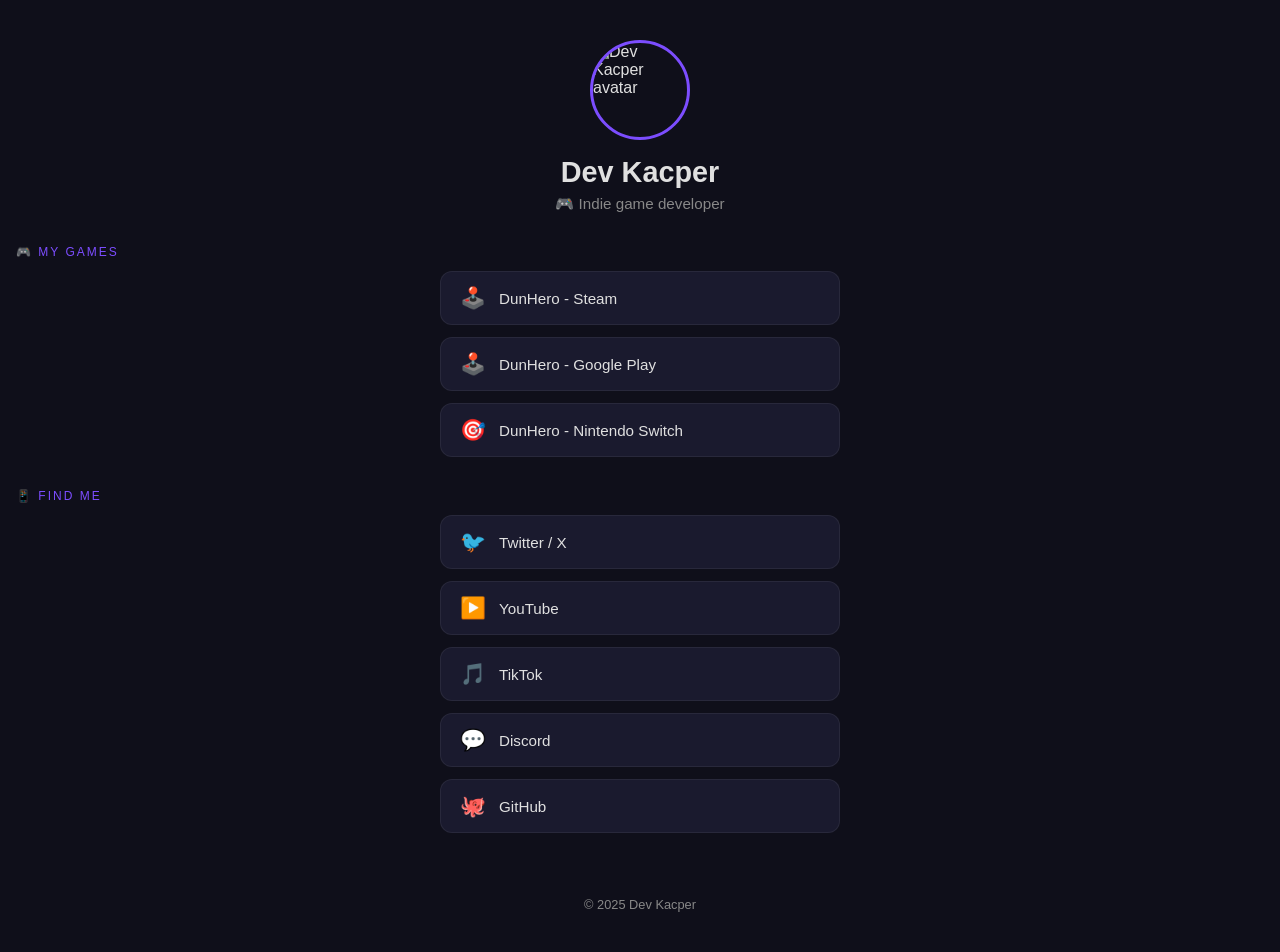
==== index.html @ 2ea13fb9 "Add initial HTML structure for Dev Kacper's page" ====
<!DOCTYPE html>
<html lang="en">
<head>
  <meta charset="UTF-8" />
  <meta name="viewport" content="width=device-width, initial-scale=1.0" />
  <title>Dev Kacper</title>
  <style>
    /* ========== COLORS — change here to restyle the whole page ========== */
    :root {
      --bg-color: #0f0f1a;
      --card-color: #1a1a2e;
      --accent-color: #7c4dff;
      --text-color: #e0e0e0;
      --muted-color: #888;
    }

    * { margin: 0; padding: 0; box-sizing: border-box; }

    body {
      background-color: var(--bg-color);
      color: var(--text-color);
      font-family: 'Segoe UI', sans-serif;
      display: flex;
      flex-direction: column;
      align-items: center;
      min-height: 100vh;
      padding: 40px 16px;
    }

    /* ========== AVATAR ========== */
    .avatar {
      width: 100px;
      height: 100px;
      border-radius: 50%;
      border: 3px solid var(--accent-color);
      margin-bottom: 16px;
      object-fit: cover;
    }

    /* ========== HEADER ========== */
    h1 {
      font-size: 1.8rem;
      margin-bottom: 6px;
    }

    .bio {
      color: var(--muted-color);
      font-size: 0.95rem;
      margin-bottom: 32px;
      text-align: center;
      max-width: 320px;
    }

    /* ========== SECTION TITLES ========== */
    .section-title {
      font-size: 0.75rem;
      text-transform: uppercase;
      letter-spacing: 2px;
      color: var(--accent-color);
      margin-bottom: 12px;
      align-self: flex-start;
      width: 100%;
      max-width: 400px;
    }

    /* ========== LINKS ========== */
    .links {
      display: flex;
      flex-direction: column;
      gap: 12px;
      width: 100%;
      max-width: 400px;
      margin-bottom: 32px;
    }

    a.link-btn {
      display: flex;
      align-items: center;
      gap: 12px;
      background-color: var(--card-color);
      color: var(--text-color);
      text-decoration: none;
      padding: 14px 18px;
      border-radius: 12px;
      border: 1px solid #ffffff10;
      transition: transform 0.15s, border-color 0.15s;
      font-size: 0.95rem;
    }

    a.link-btn:hover {
      transform: translateY(-2px);
      border-color: var(--accent-color);
    }

    a.link-btn .icon {
      font-size: 1.3rem;
      width: 28px;
      text-align: center;
    }

    /* ========== FOOTER ========== */
    footer {
      margin-top: auto;
      padding-top: 32px;
      color: var(--muted-color);
      font-size: 0.8rem;
    }
  </style>
</head>
<body>

  <!-- ===================== AVATAR ===================== -->
  <!-- Replace src with a link to your own photo/avatar  -->
  <img
    class="avatar"
    src="https://avatars.githubusercontent.com/u/KacperGra"
    alt="Dev Kacper avatar"
  />

  <!-- ===================== HEADER ===================== -->
  <h1>Dev Kacper</h1>
  <p class="bio">🎮 Indie game developer</p>

  <!-- ===================== MY GAMES ===================== -->
  <p class="section-title">🎮 My Games</p>
  <div class="links">

    <!-- COPY this block to add another game -->
    <a class="link-btn" href="https://store.steampowered.com/app/2270210/DunHero/" target="_blank">
      <span class="icon">🕹️</span>
      <span>DunHero - Steam</span>
    </a>

    <a class="link-btn" href="https://play.google.com/store/apps/details?id=com.devkacper.dunhero" target="_blank">
      <span class="icon">🕹️</span>
      <span>DunHero - Google Play</span>
    </a>

    <!-- Example Steam link -->
    <a class="link-btn" href="https://www.nintendo.com/us/store/products/dunhero-switch/" target="_blank">
      <span class="icon">🎯</span>
      <span>DunHero - Nintendo Switch</span>
    </a>

  </div>

  <!-- ===================== SOCIALS ===================== -->
  <p class="section-title">📱 Find Me</p>
  <div class="links">

    <a class="link-btn" href="https://twitter.com/YOUR_HANDLE" target="_blank">
      <span class="icon">🐦</span>
      <span>Twitter / X</span>
    </a>

    <a class="link-btn" href="https://youtube.com/@YOUR_CHANNEL" target="_blank">
      <span class="icon">▶️</span>
      <span>YouTube</span>
    </a>

    <a class="link-btn" href="https://tiktok.com/@YOUR_HANDLE" target="_blank">
      <span class="icon">🎵</span>
      <span>TikTok</span>
    </a>

    <a class="link-btn" href="https://discord.gg/YOUR_SERVER" target="_blank">
      <span class="icon">💬</span>
      <span>Discord</span>
    </a>

    <a class="link-btn" href="https://github.com/KacperGra" target="_blank">
      <span class="icon">🐙</span>
      <span>GitHub</span>
    </a>

  </div>

  <footer>© 2025 Dev Kacper</footer>

</body>
</html>
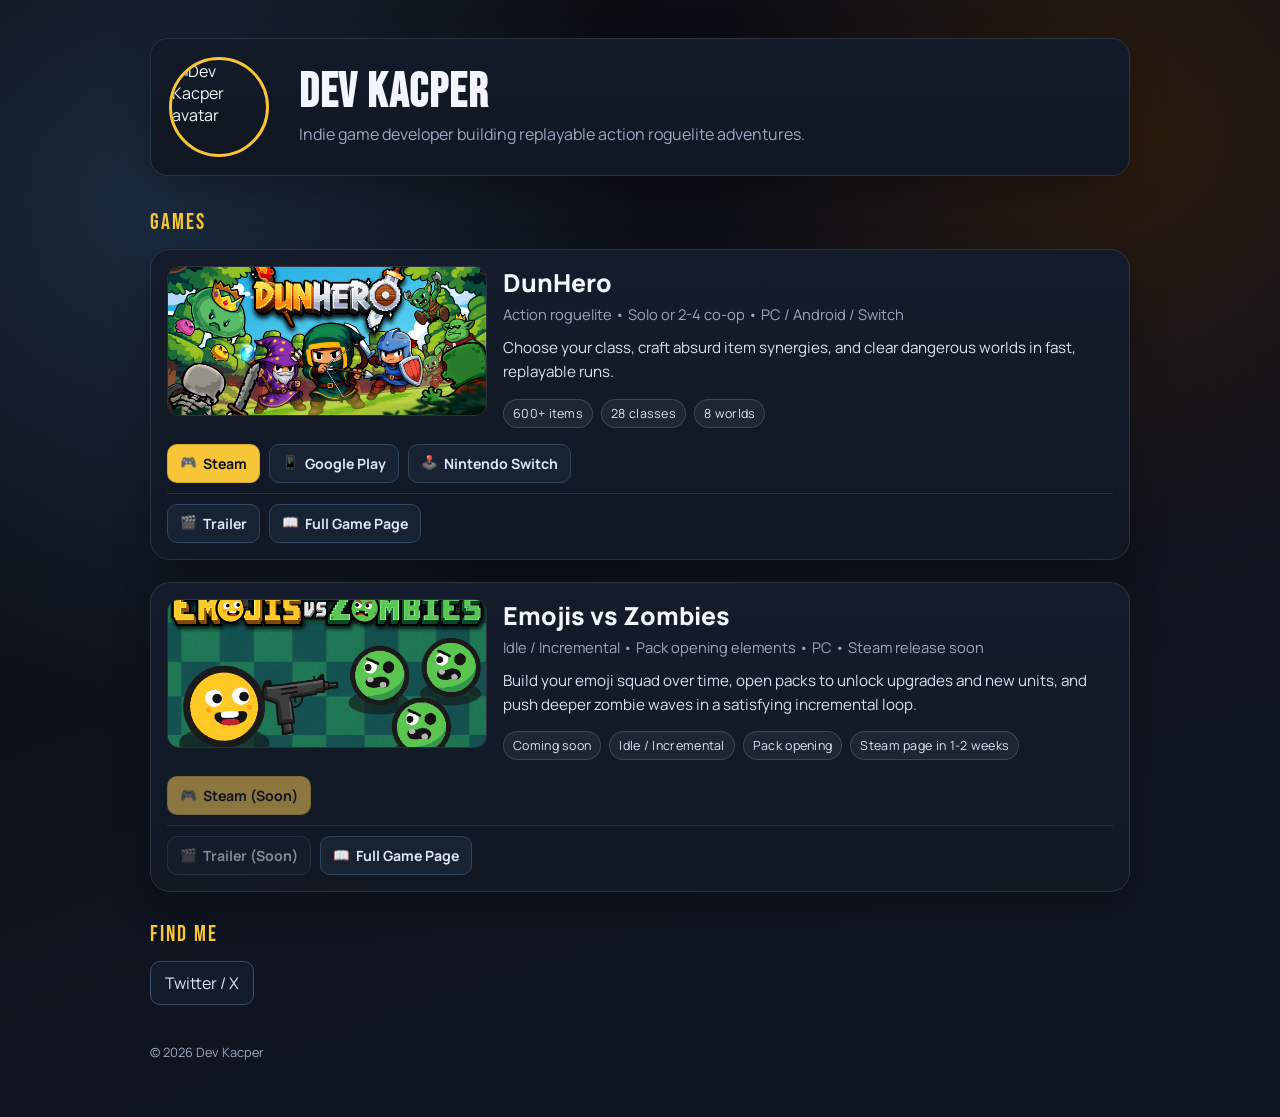
==== commit c3afa54c: "Updated page" ====
--- a/index.html
+++ b/index.html
@@ -4,178 +4,340 @@
   <meta charset="UTF-8" />
   <meta name="viewport" content="width=device-width, initial-scale=1.0" />
   <title>Dev Kacper</title>
+  <link rel="preconnect" href="https://fonts.googleapis.com" />
+  <link rel="preconnect" href="https://fonts.gstatic.com" crossorigin />
+  <link
+    href="https://fonts.googleapis.com/css2?family=Bebas+Neue&family=Manrope:wght@400;500;700;800&display=swap"
+    rel="stylesheet"
+  />
   <style>
-    /* ========== COLORS — change here to restyle the whole page ========== */
     :root {
-      --bg-color: #0f0f1a;
-      --card-color: #1a1a2e;
-      --accent-color: #7c4dff;
-      --text-color: #e0e0e0;
-      --muted-color: #888;
+      --bg-color: #090b0f;
+      --panel-color: #141923;
+      --panel-border: #2b3343;
+      --accent-color: #f8c537;
+      --accent-2-color: #67d7ff;
+      --text-color: #f2f5fb;
+      --muted-color: #9aa8bf;
+      --max-width: 980px;
     }
 
     * { margin: 0; padding: 0; box-sizing: border-box; }
 
     body {
-      background-color: var(--bg-color);
+      min-height: 100vh;
+      background:
+        radial-gradient(circle at 12% 18%, #1b2a3e 0, transparent 34%),
+        radial-gradient(circle at 88% 12%, #2b1a0d 0, transparent 28%),
+        linear-gradient(160deg, #090b0f 0%, #0f1420 65%, #0f1624 100%);
       color: var(--text-color);
-      font-family: 'Segoe UI', sans-serif;
-      display: flex;
-      flex-direction: column;
+      font-family: 'Manrope', sans-serif;
+      padding: 38px 16px 56px;
+    }
+
+    .page {
+      width: 100%;
+      max-width: var(--max-width);
+      margin: 0 auto;
+    }
+
+    .hero {
+      display: grid;
+      grid-template-columns: 110px 1fr;
+      gap: 20px;
       align-items: center;
-      min-height: 100vh;
-      padding: 40px 16px;
-    }
-
-    /* ========== AVATAR ========== */
+      margin-bottom: 34px;
+      padding: 18px;
+      border-radius: 18px;
+      border: 1px solid var(--panel-border);
+      background: linear-gradient(180deg, #121a28, #101722);
+      box-shadow: 0 14px 38px #00000044;
+    }
+
     .avatar {
       width: 100px;
       height: 100px;
       border-radius: 50%;
       border: 3px solid var(--accent-color);
-      margin-bottom: 16px;
       object-fit: cover;
     }
 
-    /* ========== HEADER ========== */
     h1 {
-      font-size: 1.8rem;
-      margin-bottom: 6px;
+      font-family: 'Bebas Neue', sans-serif;
+      letter-spacing: 1.5px;
+      font-size: 3rem;
+      line-height: 1;
     }
 
     .bio {
       color: var(--muted-color);
-      font-size: 0.95rem;
-      margin-bottom: 32px;
-      text-align: center;
-      max-width: 320px;
-    }
-
-    /* ========== SECTION TITLES ========== */
+      font-size: 1rem;
+      margin-top: 6px;
+    }
+
     .section-title {
-      font-size: 0.75rem;
+      font-family: 'Bebas Neue', sans-serif;
+      font-size: 1.35rem;
       text-transform: uppercase;
       letter-spacing: 2px;
       color: var(--accent-color);
-      margin-bottom: 12px;
-      align-self: flex-start;
+      margin-bottom: 14px;
+    }
+
+    .games-grid {
+      display: grid;
+      gap: 22px;
+    }
+
+    .game-card {
+      border: 1px solid var(--panel-border);
+      border-radius: 20px;
+      background: linear-gradient(180deg, #141b2a, #111824);
+      overflow: hidden;
+      box-shadow: 0 16px 38px #0000003d;
+    }
+
+    .game-head {
+      display: grid;
+      grid-template-columns: minmax(200px, 320px) 1fr;
+      gap: 16px;
+      padding: 16px;
+    }
+
+    .capsule {
       width: 100%;
-      max-width: 400px;
-    }
-
-    /* ========== LINKS ========== */
-    .links {
+      max-width: 100%;
+      border-radius: 12px;
+      border: 1px solid #ffffff1a;
+      display: block;
+      aspect-ratio: 460 / 215;
+      object-fit: cover;
+    }
+
+    .game-title {
+      font-size: 1.55rem;
+      font-weight: 800;
+    }
+
+    .game-meta {
+      color: var(--muted-color);
+      margin-top: 5px;
+      font-size: 0.92rem;
+    }
+
+    .game-desc {
+      margin-top: 12px;
+      color: #d8e0ef;
+      line-height: 1.6;
+      font-size: 0.95rem;
+    }
+
+    .tag-row {
+      margin-top: 14px;
       display: flex;
-      flex-direction: column;
-      gap: 12px;
-      width: 100%;
-      max-width: 400px;
-      margin-bottom: 32px;
-    }
-
-    a.link-btn {
+      flex-wrap: wrap;
+      gap: 8px;
+    }
+
+    .tag {
+      font-size: 0.78rem;
+      letter-spacing: 0.3px;
+      padding: 5px 9px;
+      border-radius: 999px;
+      border: 1px solid #ffffff24;
+      color: #dbe4f5;
+      background: #ffffff0e;
+    }
+
+    .actions {
+      padding: 0 16px 16px;
+      display: grid;
+      gap: 10px;
+    }
+
+    .action-group {
       display: flex;
+      flex-wrap: wrap;
+      gap: 9px;
+    }
+
+    .action-group.secondary {
+      padding-top: 10px;
+      border-top: 1px solid #ffffff1a;
+    }
+
+    .btn {
+      display: inline-flex;
       align-items: center;
-      gap: 12px;
-      background-color: var(--card-color);
-      color: var(--text-color);
+      gap: 6px;
       text-decoration: none;
-      padding: 14px 18px;
-      border-radius: 12px;
-      border: 1px solid #ffffff10;
-      transition: transform 0.15s, border-color 0.15s;
-      font-size: 0.95rem;
-    }
-
-    a.link-btn:hover {
-      transform: translateY(-2px);
-      border-color: var(--accent-color);
-    }
-
-    a.link-btn .icon {
-      font-size: 1.3rem;
-      width: 28px;
-      text-align: center;
-    }
-
-    /* ========== FOOTER ========== */
+      color: #0a1019;
+      background: var(--accent-color);
+      border: 1px solid #00000022;
+      border-radius: 10px;
+      padding: 9px 12px;
+      font-size: 0.88rem;
+      font-weight: 700;
+      transition: transform 0.16s ease, filter 0.16s ease;
+    }
+
+    .btn-icon {
+      font-size: 0.95em;
+      line-height: 1;
+    }
+
+    .btn:hover {
+      transform: translateY(-1px);
+      filter: brightness(1.05);
+    }
+
+    .btn.alt {
+      background: #172233;
+      border-color: #314761;
+      color: #dde7f9;
+    }
+
+    .btn.disabled {
+      opacity: 0.55;
+      pointer-events: none;
+      filter: grayscale(0.2);
+    }
+
+    .socials {
+      margin-top: 30px;
+    }
+
+    .social-link {
+      display: inline-block;
+      text-decoration: none;
+      color: #dbe6fb;
+      border: 1px solid #3e4f6a;
+      padding: 10px 14px;
+      border-radius: 10px;
+      background: #121c2a;
+      transition: border-color 0.16s ease;
+    }
+
+    .social-link:hover {
+      border-color: var(--accent-2-color);
+    }
+
     footer {
-      margin-top: auto;
-      padding-top: 32px;
+      margin-top: 38px;
       color: var(--muted-color);
       font-size: 0.8rem;
+    }
+
+    @media (max-width: 760px) {
+      .hero,
+      .game-head {
+        grid-template-columns: 1fr;
+      }
+
+      .avatar {
+        width: 88px;
+        height: 88px;
+      }
+
+      h1 {
+        font-size: 2.4rem;
+      }
+
     }
   </style>
 </head>
 <body>
-
-  <!-- ===================== AVATAR ===================== -->
-  <!-- Replace src with a link to your own photo/avatar  -->
-  <img
-    class="avatar"
-    src="https://avatars.githubusercontent.com/u/KacperGra"
-    alt="Dev Kacper avatar"
-  />
-
-  <!-- ===================== HEADER ===================== -->
-  <h1>Dev Kacper</h1>
-  <p class="bio">🎮 Indie game developer</p>
-
-  <!-- ===================== MY GAMES ===================== -->
-  <p class="section-title">🎮 My Games</p>
-  <div class="links">
-
-    <!-- COPY this block to add another game -->
-    <a class="link-btn" href="https://store.steampowered.com/app/2270210/DunHero/" target="_blank">
-      <span class="icon">🕹️</span>
-      <span>DunHero - Steam</span>
-    </a>
-
-    <a class="link-btn" href="https://play.google.com/store/apps/details?id=com.devkacper.dunhero" target="_blank">
-      <span class="icon">🕹️</span>
-      <span>DunHero - Google Play</span>
-    </a>
-
-    <!-- Example Steam link -->
-    <a class="link-btn" href="https://www.nintendo.com/us/store/products/dunhero-switch/" target="_blank">
-      <span class="icon">🎯</span>
-      <span>DunHero - Nintendo Switch</span>
-    </a>
-
-  </div>
-
-  <!-- ===================== SOCIALS ===================== -->
-  <p class="section-title">📱 Find Me</p>
-  <div class="links">
-
-    <a class="link-btn" href="https://twitter.com/YOUR_HANDLE" target="_blank">
-      <span class="icon">🐦</span>
-      <span>Twitter / X</span>
-    </a>
-
-    <a class="link-btn" href="https://youtube.com/@YOUR_CHANNEL" target="_blank">
-      <span class="icon">▶️</span>
-      <span>YouTube</span>
-    </a>
-
-    <a class="link-btn" href="https://tiktok.com/@YOUR_HANDLE" target="_blank">
-      <span class="icon">🎵</span>
-      <span>TikTok</span>
-    </a>
-
-    <a class="link-btn" href="https://discord.gg/YOUR_SERVER" target="_blank">
-      <span class="icon">💬</span>
-      <span>Discord</span>
-    </a>
-
-    <a class="link-btn" href="https://github.com/KacperGra" target="_blank">
-      <span class="icon">🐙</span>
-      <span>GitHub</span>
-    </a>
-
-  </div>
-
-  <footer>© 2025 Dev Kacper</footer>
-
+  <main class="page">
+    <section class="hero">
+      <img
+        class="avatar"
+        src="https://avatars.akamai.steamstatic.com/dae38f7715acb5664dd0cb9a8a3a60160b003501_full.jpg"
+        alt="Dev Kacper avatar"
+      />
+      <div>
+        <h1>Dev Kacper</h1>
+        <p class="bio">Indie game developer building replayable action roguelite adventures.</p>
+      </div>
+    </section>
+
+    <p class="section-title">Games</p>
+    <section class="games-grid" aria-label="Game showcase">
+      <article class="game-card" id="dunhero">
+        <div class="game-head">
+          <img
+            class="capsule"
+            src="assets/DunHero%20Capsule.png"
+            alt="DunHero capsule art"
+          />
+          <div>
+            <h2 class="game-title">DunHero</h2>
+            <p class="game-meta">Action roguelite • Solo or 2-4 co-op • PC / Android / Switch</p>
+            <p class="game-desc">
+              Choose your class, craft absurd item synergies, and clear dangerous worlds in fast,
+              replayable runs.
+            </p>
+            <div class="tag-row" aria-label="DunHero features">
+              <span class="tag">600+ items</span>
+              <span class="tag">28 classes</span>
+              <span class="tag">8 worlds</span>
+            </div>
+          </div>
+        </div>
+
+        <div class="actions">
+          <div class="action-group">
+            <a class="btn" href="https://store.steampowered.com/app/2270210/DunHero/" target="_blank" rel="noopener noreferrer"><span class="btn-icon">🎮</span>Steam</a>
+            <a class="btn alt" href="https://play.google.com/store/apps/details?id=com.devkacper.dunhero" target="_blank" rel="noopener noreferrer"><span class="btn-icon">📱</span>Google Play</a>
+            <a class="btn alt" href="https://www.nintendo.com/us/store/products/dunhero-switch/" target="_blank" rel="noopener noreferrer"><span class="btn-icon">🕹️</span>Nintendo Switch</a>
+          </div>
+          <div class="action-group secondary">
+            <a class="btn alt" href="https://www.youtube.com/watch?v=oqkQOFGefi4" target="_blank" rel="noopener noreferrer"><span class="btn-icon">🎬</span>Trailer</a>
+            <a class="btn alt" href="games/dunhero.html"><span class="btn-icon">📖</span>Full Game Page</a>
+          </div>
+        </div>
+      </article>
+
+      <article class="game-card" id="emojis-vs-zombies">
+        <div class="game-head">
+          <img
+            class="capsule"
+            src="assets/store_capsule_main.png"
+            alt="Emojis vs Zombies capsule art"
+          />
+          <div>
+            <h2 class="game-title">Emojis vs Zombies</h2>
+            <p class="game-meta">Idle / Incremental • Pack opening elements • PC • Steam release soon</p>
+            <p class="game-desc">
+              Build your emoji squad over time, open packs to unlock upgrades and new units,
+              and push deeper zombie waves in a satisfying incremental loop.
+            </p>
+            <div class="tag-row" aria-label="Emojis vs Zombies features">
+              <span class="tag">Coming soon</span>
+              <span class="tag">Idle / Incremental</span>
+              <span class="tag">Pack opening</span>
+              <span class="tag">Steam page in 1-2 weeks</span>
+            </div>
+          </div>
+        </div>
+
+        <div class="actions">
+          <div class="action-group">
+            <a class="btn disabled" href="#" aria-disabled="true"><span class="btn-icon">🎮</span>Steam (Soon)</a>
+          </div>
+          <div class="action-group secondary">
+            <a class="btn alt disabled" href="#" aria-disabled="true"><span class="btn-icon">🎬</span>Trailer (Soon)</a>
+            <a class="btn alt" href="games/emojis-vs-zombies.html"><span class="btn-icon">📖</span>Full Game Page</a>
+          </div>
+        </div>
+      </article>
+    </section>
+
+    <section class="socials" aria-label="Find me">
+      <p class="section-title">Find Me</p>
+      <a class="social-link" href="https://x.com/dev_kaacper" target="_blank" rel="noopener noreferrer">Twitter / X</a>
+    </section>
+
+    <footer>© 2026 Dev Kacper</footer>
+  </main>
 </body>
 </html>
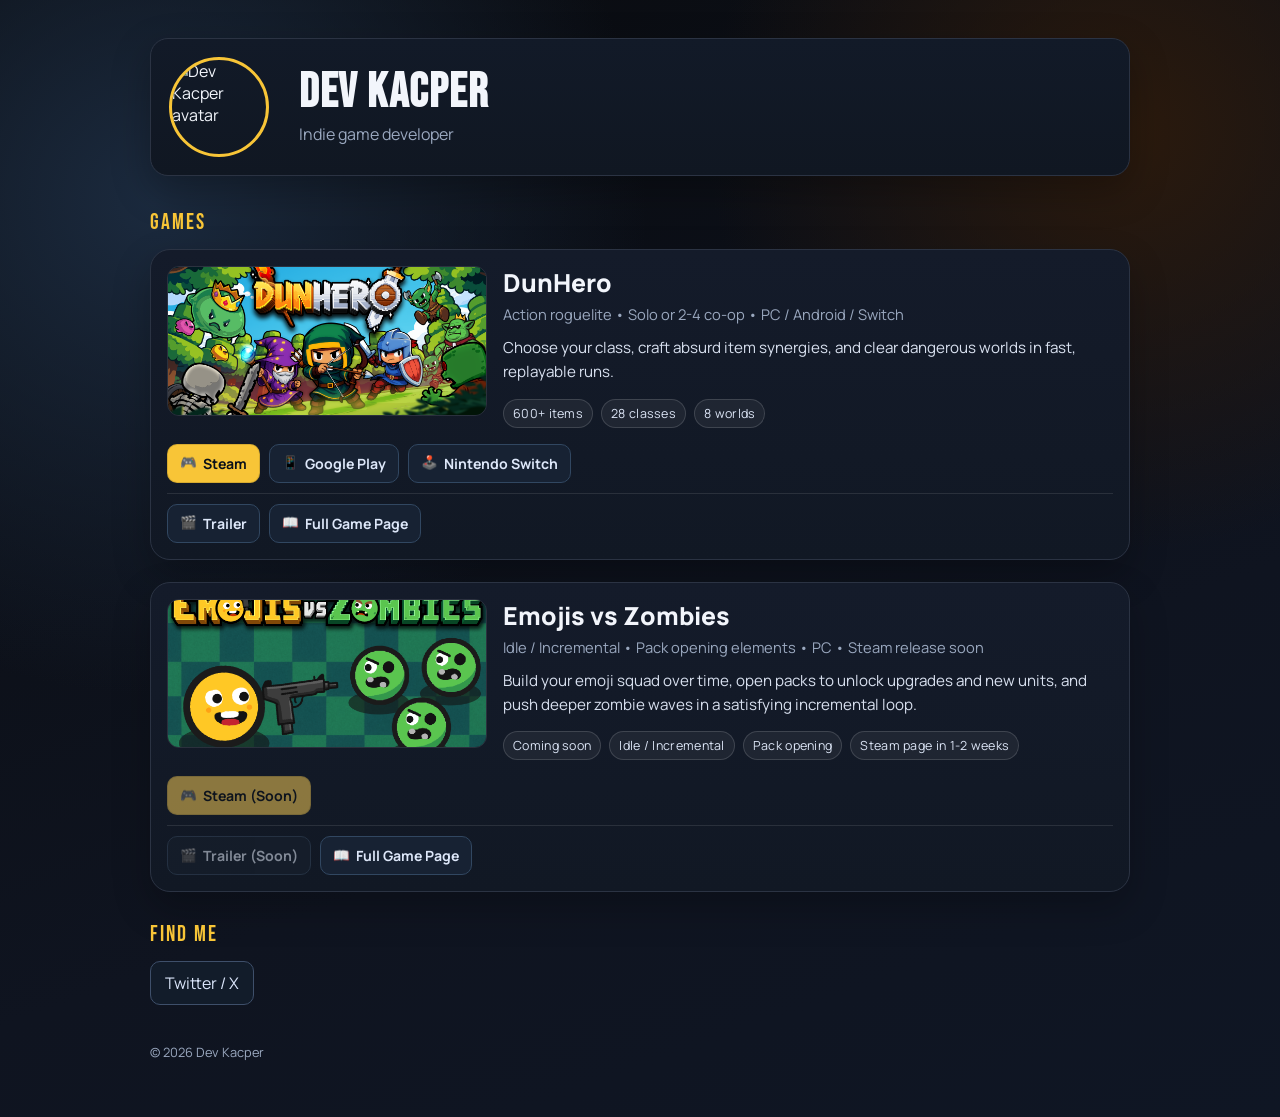
==== commit 86167b1d: "Update index.html" ====
--- a/index.html
+++ b/index.html
@@ -256,7 +256,7 @@
       />
       <div>
         <h1>Dev Kacper</h1>
-        <p class="bio">Indie game developer building replayable action roguelite adventures.</p>
+        <p class="bio">Indie game developer</p>
       </div>
     </section>
 
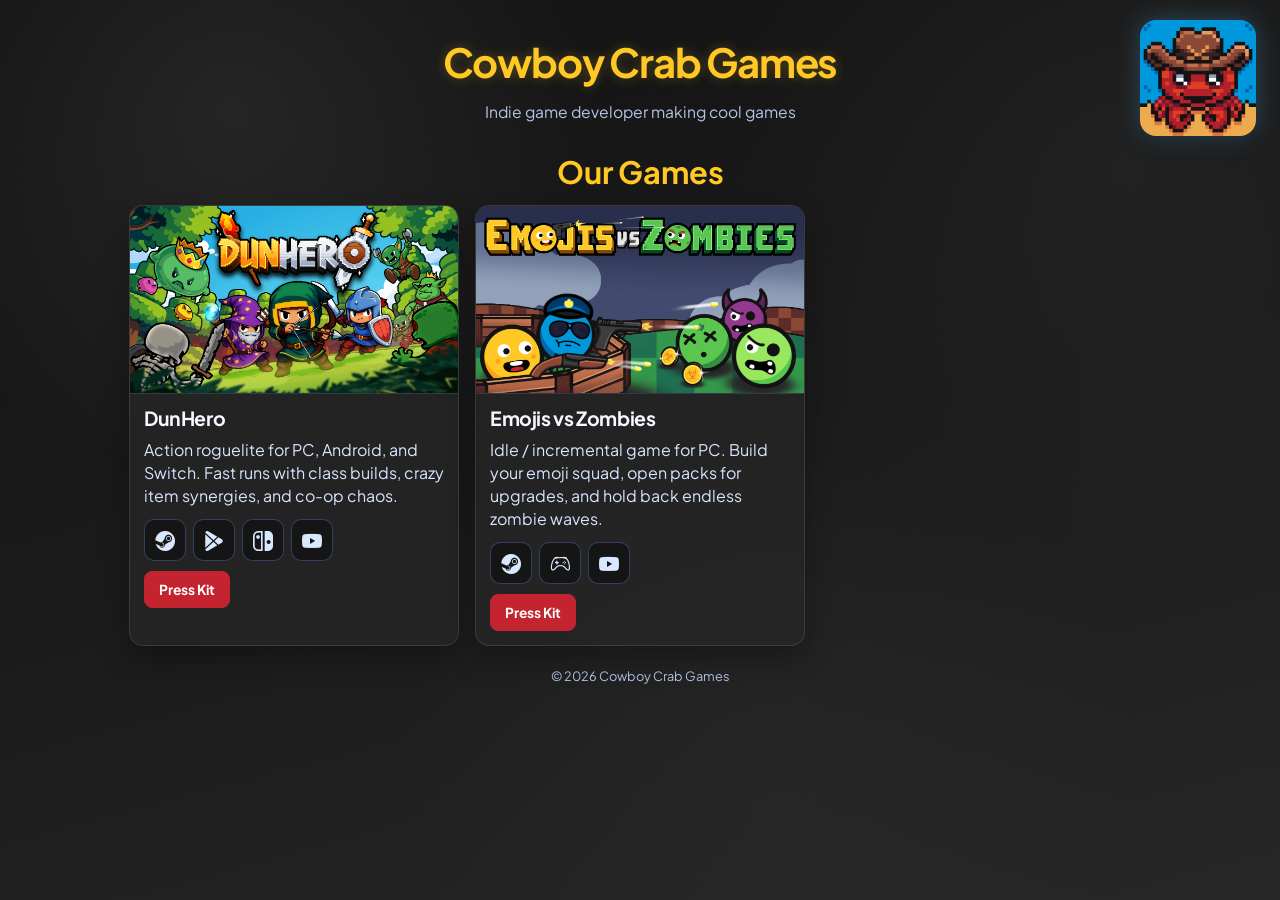
==== commit 7d3dec25: "Updated page" ====
--- a/index.html
+++ b/index.html
@@ -3,341 +3,90 @@
 <head>
   <meta charset="UTF-8" />
   <meta name="viewport" content="width=device-width, initial-scale=1.0" />
-  <title>Dev Kacper</title>
+  <title>Cowboy Crab Games</title>
   <link rel="preconnect" href="https://fonts.googleapis.com" />
   <link rel="preconnect" href="https://fonts.gstatic.com" crossorigin />
-  <link
-    href="https://fonts.googleapis.com/css2?family=Bebas+Neue&family=Manrope:wght@400;500;700;800&display=swap"
-    rel="stylesheet"
-  />
-  <style>
-    :root {
-      --bg-color: #090b0f;
-      --panel-color: #141923;
-      --panel-border: #2b3343;
-      --accent-color: #f8c537;
-      --accent-2-color: #67d7ff;
-      --text-color: #f2f5fb;
-      --muted-color: #9aa8bf;
-      --max-width: 980px;
-    }
-
-    * { margin: 0; padding: 0; box-sizing: border-box; }
-
-    body {
-      min-height: 100vh;
-      background:
-        radial-gradient(circle at 12% 18%, #1b2a3e 0, transparent 34%),
-        radial-gradient(circle at 88% 12%, #2b1a0d 0, transparent 28%),
-        linear-gradient(160deg, #090b0f 0%, #0f1420 65%, #0f1624 100%);
-      color: var(--text-color);
-      font-family: 'Manrope', sans-serif;
-      padding: 38px 16px 56px;
-    }
-
-    .page {
-      width: 100%;
-      max-width: var(--max-width);
-      margin: 0 auto;
-    }
-
-    .hero {
-      display: grid;
-      grid-template-columns: 110px 1fr;
-      gap: 20px;
-      align-items: center;
-      margin-bottom: 34px;
-      padding: 18px;
-      border-radius: 18px;
-      border: 1px solid var(--panel-border);
-      background: linear-gradient(180deg, #121a28, #101722);
-      box-shadow: 0 14px 38px #00000044;
-    }
-
-    .avatar {
-      width: 100px;
-      height: 100px;
-      border-radius: 50%;
-      border: 3px solid var(--accent-color);
-      object-fit: cover;
-    }
-
-    h1 {
-      font-family: 'Bebas Neue', sans-serif;
-      letter-spacing: 1.5px;
-      font-size: 3rem;
-      line-height: 1;
-    }
-
-    .bio {
-      color: var(--muted-color);
-      font-size: 1rem;
-      margin-top: 6px;
-    }
-
-    .section-title {
-      font-family: 'Bebas Neue', sans-serif;
-      font-size: 1.35rem;
-      text-transform: uppercase;
-      letter-spacing: 2px;
-      color: var(--accent-color);
-      margin-bottom: 14px;
-    }
-
-    .games-grid {
-      display: grid;
-      gap: 22px;
-    }
-
-    .game-card {
-      border: 1px solid var(--panel-border);
-      border-radius: 20px;
-      background: linear-gradient(180deg, #141b2a, #111824);
-      overflow: hidden;
-      box-shadow: 0 16px 38px #0000003d;
-    }
-
-    .game-head {
-      display: grid;
-      grid-template-columns: minmax(200px, 320px) 1fr;
-      gap: 16px;
-      padding: 16px;
-    }
-
-    .capsule {
-      width: 100%;
-      max-width: 100%;
-      border-radius: 12px;
-      border: 1px solid #ffffff1a;
-      display: block;
-      aspect-ratio: 460 / 215;
-      object-fit: cover;
-    }
-
-    .game-title {
-      font-size: 1.55rem;
-      font-weight: 800;
-    }
-
-    .game-meta {
-      color: var(--muted-color);
-      margin-top: 5px;
-      font-size: 0.92rem;
-    }
-
-    .game-desc {
-      margin-top: 12px;
-      color: #d8e0ef;
-      line-height: 1.6;
-      font-size: 0.95rem;
-    }
-
-    .tag-row {
-      margin-top: 14px;
-      display: flex;
-      flex-wrap: wrap;
-      gap: 8px;
-    }
-
-    .tag {
-      font-size: 0.78rem;
-      letter-spacing: 0.3px;
-      padding: 5px 9px;
-      border-radius: 999px;
-      border: 1px solid #ffffff24;
-      color: #dbe4f5;
-      background: #ffffff0e;
-    }
-
-    .actions {
-      padding: 0 16px 16px;
-      display: grid;
-      gap: 10px;
-    }
-
-    .action-group {
-      display: flex;
-      flex-wrap: wrap;
-      gap: 9px;
-    }
-
-    .action-group.secondary {
-      padding-top: 10px;
-      border-top: 1px solid #ffffff1a;
-    }
-
-    .btn {
-      display: inline-flex;
-      align-items: center;
-      gap: 6px;
-      text-decoration: none;
-      color: #0a1019;
-      background: var(--accent-color);
-      border: 1px solid #00000022;
-      border-radius: 10px;
-      padding: 9px 12px;
-      font-size: 0.88rem;
-      font-weight: 700;
-      transition: transform 0.16s ease, filter 0.16s ease;
-    }
-
-    .btn-icon {
-      font-size: 0.95em;
-      line-height: 1;
-    }
-
-    .btn:hover {
-      transform: translateY(-1px);
-      filter: brightness(1.05);
-    }
-
-    .btn.alt {
-      background: #172233;
-      border-color: #314761;
-      color: #dde7f9;
-    }
-
-    .btn.disabled {
-      opacity: 0.55;
-      pointer-events: none;
-      filter: grayscale(0.2);
-    }
-
-    .socials {
-      margin-top: 30px;
-    }
-
-    .social-link {
-      display: inline-block;
-      text-decoration: none;
-      color: #dbe6fb;
-      border: 1px solid #3e4f6a;
-      padding: 10px 14px;
-      border-radius: 10px;
-      background: #121c2a;
-      transition: border-color 0.16s ease;
-    }
-
-    .social-link:hover {
-      border-color: var(--accent-2-color);
-    }
-
-    footer {
-      margin-top: 38px;
-      color: var(--muted-color);
-      font-size: 0.8rem;
-    }
-
-    @media (max-width: 760px) {
-      .hero,
-      .game-head {
-        grid-template-columns: 1fr;
-      }
-
-      .avatar {
-        width: 88px;
-        height: 88px;
-      }
-
-      h1 {
-        font-size: 2.4rem;
-      }
-
-    }
-  </style>
+  <link href="https://fonts.googleapis.com/css2?family=Plus+Jakarta+Sans:wght@400;500;700;800&display=swap" rel="stylesheet" />
+  <link rel="stylesheet" href="https://cdn.jsdelivr.net/npm/bootstrap-icons@1.11.3/font/bootstrap-icons.min.css" />
+  <link rel="stylesheet" href="styles.css" />
 </head>
-<body>
+<body class="home">
+  <img class="studio-logo" src="assets/Cowboy%20Crab%20Games%20Logo.png" alt="Cowboy Crab Games logo" />
   <main class="page">
     <section class="hero">
-      <img
-        class="avatar"
-        src="https://avatars.akamai.steamstatic.com/dae38f7715acb5664dd0cb9a8a3a60160b003501_full.jpg"
-        alt="Dev Kacper avatar"
-      />
-      <div>
-        <h1>Dev Kacper</h1>
-        <p class="bio">Indie game developer</p>
-      </div>
+      <h1>Cowboy Crab Games</h1>
+      <p class="subtitle">
+        Indie game developer making cool games
+      </p>
     </section>
 
-    <p class="section-title">Games</p>
+    <h2 class="section-title">Our Games</h2>
     <section class="games-grid" aria-label="Game showcase">
       <article class="game-card" id="dunhero">
-        <div class="game-head">
-          <img
-            class="capsule"
-            src="assets/DunHero%20Capsule.png"
-            alt="DunHero capsule art"
-          />
-          <div>
-            <h2 class="game-title">DunHero</h2>
-            <p class="game-meta">Action roguelite • Solo or 2-4 co-op • PC / Android / Switch</p>
-            <p class="game-desc">
-              Choose your class, craft absurd item synergies, and clear dangerous worlds in fast,
-              replayable runs.
-            </p>
-            <div class="tag-row" aria-label="DunHero features">
-              <span class="tag">600+ items</span>
-              <span class="tag">28 classes</span>
-              <span class="tag">8 worlds</span>
+        <img class="capsule" src="assets/DunHero%20Capsule.png" alt="DunHero capsule art" />
+        <div class="card-content">
+          <div class="card-top">
+            <div>
+              <h3 class="game-title">DunHero</h3>
             </div>
           </div>
-        </div>
 
-        <div class="actions">
-          <div class="action-group">
-            <a class="btn" href="https://store.steampowered.com/app/2270210/DunHero/" target="_blank" rel="noopener noreferrer"><span class="btn-icon">🎮</span>Steam</a>
-            <a class="btn alt" href="https://play.google.com/store/apps/details?id=com.devkacper.dunhero" target="_blank" rel="noopener noreferrer"><span class="btn-icon">📱</span>Google Play</a>
-            <a class="btn alt" href="https://www.nintendo.com/us/store/products/dunhero-switch/" target="_blank" rel="noopener noreferrer"><span class="btn-icon">🕹️</span>Nintendo Switch</a>
+          <p class="game-desc">
+            Action roguelite for PC, Android, and Switch. Fast runs with class builds, crazy item
+            synergies, and co-op chaos.
+          </p>
+
+          <div class="platforms" aria-label="DunHero platforms">
+            <a class="platform-btn" href="https://store.steampowered.com/app/2270210/DunHero/" target="_blank" rel="noopener noreferrer" aria-label="Steam">
+              <i class="bi bi-steam"></i>
+            </a>
+            <a class="platform-btn" href="https://play.google.com/store/apps/details?id=com.devkacper.dunhero" target="_blank" rel="noopener noreferrer" aria-label="Google Play">
+              <i class="bi bi-google-play"></i>
+            </a>
+            <a class="platform-btn" href="https://www.nintendo.com/us/store/products/dunhero-switch/" target="_blank" rel="noopener noreferrer" aria-label="Nintendo Switch">
+              <i class="bi bi-nintendo-switch"></i>
+            </a>
+            <a class="platform-btn" href="https://www.youtube.com/watch?v=oqkQOFGefi4" target="_blank" rel="noopener noreferrer" aria-label="Trailer">
+              <i class="bi bi-youtube"></i>
+            </a>
           </div>
-          <div class="action-group secondary">
-            <a class="btn alt" href="https://www.youtube.com/watch?v=oqkQOFGefi4" target="_blank" rel="noopener noreferrer"><span class="btn-icon">🎬</span>Trailer</a>
-            <a class="btn alt" href="games/dunhero.html"><span class="btn-icon">📖</span>Full Game Page</a>
-          </div>
+
+          <a class="detail-link" href="games/dunhero.html">Press Kit</a>
         </div>
       </article>
 
       <article class="game-card" id="emojis-vs-zombies">
-        <div class="game-head">
-          <img
-            class="capsule"
-            src="assets/store_capsule_main.png"
-            alt="Emojis vs Zombies capsule art"
-          />
-          <div>
-            <h2 class="game-title">Emojis vs Zombies</h2>
-            <p class="game-meta">Idle / Incremental • Pack opening elements • PC • Steam release soon</p>
-            <p class="game-desc">
-              Build your emoji squad over time, open packs to unlock upgrades and new units,
-              and push deeper zombie waves in a satisfying incremental loop.
-            </p>
-            <div class="tag-row" aria-label="Emojis vs Zombies features">
-              <span class="tag">Coming soon</span>
-              <span class="tag">Idle / Incremental</span>
-              <span class="tag">Pack opening</span>
-              <span class="tag">Steam page in 1-2 weeks</span>
+        <img class="capsule" src="assets/Emojis vs Zombies Capcule.png" alt="Emojis vs Zombies capsule art" />
+        <div class="card-content">
+          <div class="card-top">
+            <div>
+              <h3 class="game-title">Emojis vs Zombies</h3>
             </div>
           </div>
-        </div>
 
-        <div class="actions">
-          <div class="action-group">
-            <a class="btn disabled" href="#" aria-disabled="true"><span class="btn-icon">🎮</span>Steam (Soon)</a>
+          <p class="game-desc">
+            Idle / incremental game for PC. Build your emoji squad, open packs for upgrades, and
+            hold back endless zombie waves.
+          </p>
+
+          <div class="platforms" aria-label="Emojis vs Zombies platforms">
+            <a class="platform-btn" href="https://store.steampowered.com/app/2422470/Emojis_vs_Zombies/" target="_blank" rel="noopener noreferrer" aria-label="Steam">
+              <i class="bi bi-steam"></i>
+            </a>
+            <a class="platform-btn" href="https://devkacper.itch.io/emojis-vs-zombies" target="_blank" rel="noopener noreferrer" aria-label="itch.io">
+              <i class="bi bi-controller"></i>
+            </a>
+            <a class="platform-btn" href="https://www.youtube.com/watch?v=VahFH-tuUCM" target="_blank" rel="noopener noreferrer" aria-label="Trailer">
+              <i class="bi bi-youtube"></i>
+            </a>
           </div>
-          <div class="action-group secondary">
-            <a class="btn alt disabled" href="#" aria-disabled="true"><span class="btn-icon">🎬</span>Trailer (Soon)</a>
-            <a class="btn alt" href="games/emojis-vs-zombies.html"><span class="btn-icon">📖</span>Full Game Page</a>
-          </div>
+
+          <a class="detail-link" href="games/emojis-vs-zombies.html">Press Kit</a>
         </div>
       </article>
     </section>
 
-    <section class="socials" aria-label="Find me">
-      <p class="section-title">Find Me</p>
-      <a class="social-link" href="https://x.com/dev_kaacper" target="_blank" rel="noopener noreferrer">Twitter / X</a>
-    </section>
-
-    <footer>© 2026 Dev Kacper</footer>
+    <footer>© 2026 Cowboy Crab Games</footer>
   </main>
 </body>
 </html>
--- a/styles.css
+++ b/styles.css
@@ -0,0 +1,132 @@
+:root {
+  --bg: #1b1b1b;
+  --card: rgba(39, 39, 39, 0.72);
+  --card-border: rgba(133, 133, 133, 0.24);
+  --text: #f5f9ff;
+  --muted: #b4c4e6;
+  --accent: #5ec3ff;
+  --heading: #ffc825;
+  --btn-solid: #c42430;
+  --btn-solid-hover: #ea323c;
+  --max-width: 1240px;
+}
+
+* { box-sizing: border-box; margin: 0; padding: 0; }
+
+body {
+  min-height: 100vh;
+  color: var(--text);
+  font-family: "Plus Jakarta Sans", sans-serif;
+  background:
+    radial-gradient(circle at 18% 12%, rgba(133, 133, 133, 0.14), transparent 28%),
+    radial-gradient(circle at 88% 18%, rgba(93, 93, 93, 0.12), transparent 30%),
+    radial-gradient(circle at 60% 84%, rgba(61, 61, 61, 0.16), transparent 34%),
+    linear-gradient(165deg, #131313 0%, #1b1b1b 52%, #272727 100%);
+  padding: 36px 16px 48px;
+  position: relative;
+}
+
+.page { width: 100%; max-width: var(--max-width); margin: 0 auto; }
+
+.studio-logo {
+  object-fit: contain;
+  border-radius: 16px;
+  box-shadow: 0 0 24px rgba(94, 195, 255, 0.3), 0 8px 16px rgba(0, 0, 0, 0.28);
+}
+
+.home .studio-logo {
+  position: absolute;
+  top: 20px;
+  right: 24px;
+  width: 116px;
+  height: 116px;
+}
+
+.home .hero { text-align: center; margin-bottom: 28px; }
+.home h1 {
+  font-size: clamp(1.5rem, 3.4vw, 2.5rem);
+  letter-spacing: -0.03em;
+  margin-bottom: 12px;
+  color: var(--heading);
+  text-shadow: 0 0 12px rgba(255, 200, 37, 0.28);
+}
+
+.subtitle { color: var(--muted); font-size: 0.98rem; line-height: 1.6; max-width: 700px; margin: 0 auto; }
+.section-title { text-align: center; font-size: clamp(1.35rem, 2.4vw, 2rem); margin-bottom: 14px; color: var(--heading); }
+.games-grid { display: grid; grid-template-columns: repeat(3, minmax(0, 330px)); gap: 16px; justify-content: center; }
+.game-card { border: 1px solid var(--card-border); border-radius: 14px; background: var(--card); backdrop-filter: blur(8px); overflow: hidden; box-shadow: 0 14px 28px rgba(0, 0, 0, 0.28); transition: transform 0.16s ease, border-color 0.16s ease; }
+.game-card:hover { transform: translateY(-2px); border-color: rgba(121, 167, 255, 0.42); }
+.capsule { width: 100%; display: block; aspect-ratio: 1232 / 706; object-fit: cover; border-bottom: 1px solid rgba(121, 167, 255, 0.18); }
+.card-content { padding: 14px; }
+.card-top { display: flex; justify-content: space-between; align-items: flex-start; gap: 12px; }
+.game-title { font-size: 1.22rem; line-height: 1.1; letter-spacing: -0.02em; }
+.game-desc { margin-top: 8px; color: #d9e5ff; font-size: 1rem; line-height: 1.45; }
+.platforms { display: flex; gap: 7px; flex-wrap: wrap; margin-top: 12px; }
+
+.platform-btn {
+  width: 42px;
+  height: 42px;
+  border-radius: 10px;
+  border: 1px solid rgba(121, 167, 255, 0.3);
+  display: inline-flex;
+  align-items: center;
+  justify-content: center;
+  color: #d8e9ff;
+  background: rgba(19, 19, 19, 0.8);
+  text-decoration: none;
+  transition: border-color 0.15s ease, transform 0.15s ease, color 0.15s ease;
+  font-size: 1.25rem;
+}
+.platform-btn:hover { border-color: var(--accent); color: #fff; transform: translateY(-1px); }
+.platform-btn.disabled { opacity: 0.42; pointer-events: none; }
+
+a:focus-visible, button:focus-visible { outline: 2px solid var(--accent); outline-offset: 2px; border-radius: 6px; }
+
+.detail-link, .btn { display: inline-flex; align-items: center; justify-content: center; text-decoration: none; border-radius: 8px; padding: 9px 14px; font-size: 0.86rem; font-weight: 700; transition: transform 0.15s ease, background 0.15s ease; }
+.detail-link { margin-top: 10px; border: 1px solid var(--btn-solid); color: #fff; background: var(--btn-solid); }
+.detail-link:hover { color: #fff; background: var(--btn-solid-hover); }
+footer { margin-top: 22px; text-align: center; font-size: 0.8rem; color: var(--muted); }
+
+.presskit { --max-width: 960px; padding-top: 150px; }
+.presskit .studio-logo { position: absolute; top: 20px; right: 24px; width: 100px; height: 100px; }
+.back-link { display: inline-flex; align-items: center; color: #fff; background: var(--btn-solid); border: 1px solid var(--btn-solid); border-radius: 8px; padding: 9px 14px; margin-bottom: 12px; font-size: 0.86rem; font-weight: 700; text-decoration: none; box-shadow: 0 10px 18px rgba(0, 0, 0, 0.18); transition: transform 0.16s ease, background 0.16s ease; }
+.back-link:hover { background: var(--btn-solid-hover); transform: translateY(-1px); }
+.panel { border: 1px solid var(--card-border); border-radius: 16px; background: linear-gradient(180deg, rgba(39, 39, 39, 0.94), rgba(19, 19, 19, 0.94)); overflow: hidden; box-shadow: 0 22px 44px rgba(0, 0, 0, 0.34); }
+.header { padding: 18px 20px 15px; border-bottom: 1px solid rgba(255, 255, 255, 0.1); }
+.presskit h1 { font-size: clamp(1.85rem, 4vw, 2.7rem); letter-spacing: -0.02em; line-height: 1.05; color: var(--heading); }
+.eyebrow { color: var(--accent); font-size: 0.78rem; font-weight: 800; letter-spacing: 0.12em; text-transform: uppercase; margin-bottom: 8px; }
+.release-date { margin-top: 12px; color: var(--muted); font-size: 0.86rem; }
+.release-date strong { color: var(--text); }
+.presskit .capsule { width: 72%; margin: 0 auto; aspect-ratio: 1232 / 706; }
+.content { display: grid; grid-template-columns: 1.1fr 0.9fr; gap: 16px; padding: 18px; }
+.presskit-copy { display: flex; flex-direction: column; gap: 4px; min-width: 0; }
+.description { color: #d9e5ff; line-height: 1.65; font-size: 1rem; text-align: left; }
+.list { margin-top: 14px; display: grid; gap: 8px; color: #d9e5ff; font-size: 0.86rem; }
+.actions, .action-group { display: flex; flex-wrap: wrap; gap: 9px; }
+.actions { margin-top: 14px; flex-direction: column; gap: 10px; }
+.action-group.secondary { padding-top: 10px; border-top: 1px solid rgba(255, 255, 255, 0.1); }
+.btn { gap: 6px; color: #fff; background: var(--btn-solid); border: 1px solid var(--btn-solid); box-shadow: 0 10px 18px rgba(0, 0, 0, 0.18); }
+.btn:hover { transform: translateY(-1px); background: var(--btn-solid-hover); }
+.btn.alt { background: rgba(19, 19, 19, 0.8); border-color: rgba(255, 255, 255, 0.12); color: #d8e9ff; }
+.btn.alt:hover { background: rgba(19, 19, 19, 0.8); }
+.btn.disabled { opacity: 0.55; pointer-events: none; }
+.btn-icon { font-size: 0.95em; line-height: 1; }
+.screenshot-section { padding: 0 18px 18px; }
+.screenshot-title { margin-bottom: 10px; font-size: 1.1rem; }
+.screenshot-grid { display: grid; grid-template-columns: repeat(auto-fit, minmax(260px, 1fr)); gap: 12px; }
+.screenshot-slot { aspect-ratio: 16 / 9; display: grid; place-items: center; overflow: hidden; border: 1px solid var(--card-border); border-radius: 10px; background: rgba(19, 19, 19, 0.8); color: var(--muted); font-size: 0.78rem; text-align: center; transition: border-color 0.15s ease; }
+.screenshot-slot:hover, .screenshot-slot:focus-visible { border-color: var(--accent); }
+.screenshot-slot img { width: 100%; height: 100%; object-fit: cover; display: block; transition: transform 0.2s ease; }
+.screenshot-slot:hover img { transform: scale(1.05); }
+
+@media (max-width: 880px) {
+  .games-grid { grid-template-columns: repeat(2, minmax(0, 330px)); }
+  .home .studio-logo { position: static; display: block; margin: -20px auto 18px; width: 92px; height: 92px; }
+  .presskit .studio-logo { width: 76px; height: 76px; }
+}
+@media (max-width: 680px) {
+  .content { grid-template-columns: 1fr; }
+  .presskit .capsule { width: 100%; }
+  .screenshot-grid { grid-template-columns: 1fr; }
+}
+@media (max-width: 600px) { .games-grid { grid-template-columns: 1fr; } }
